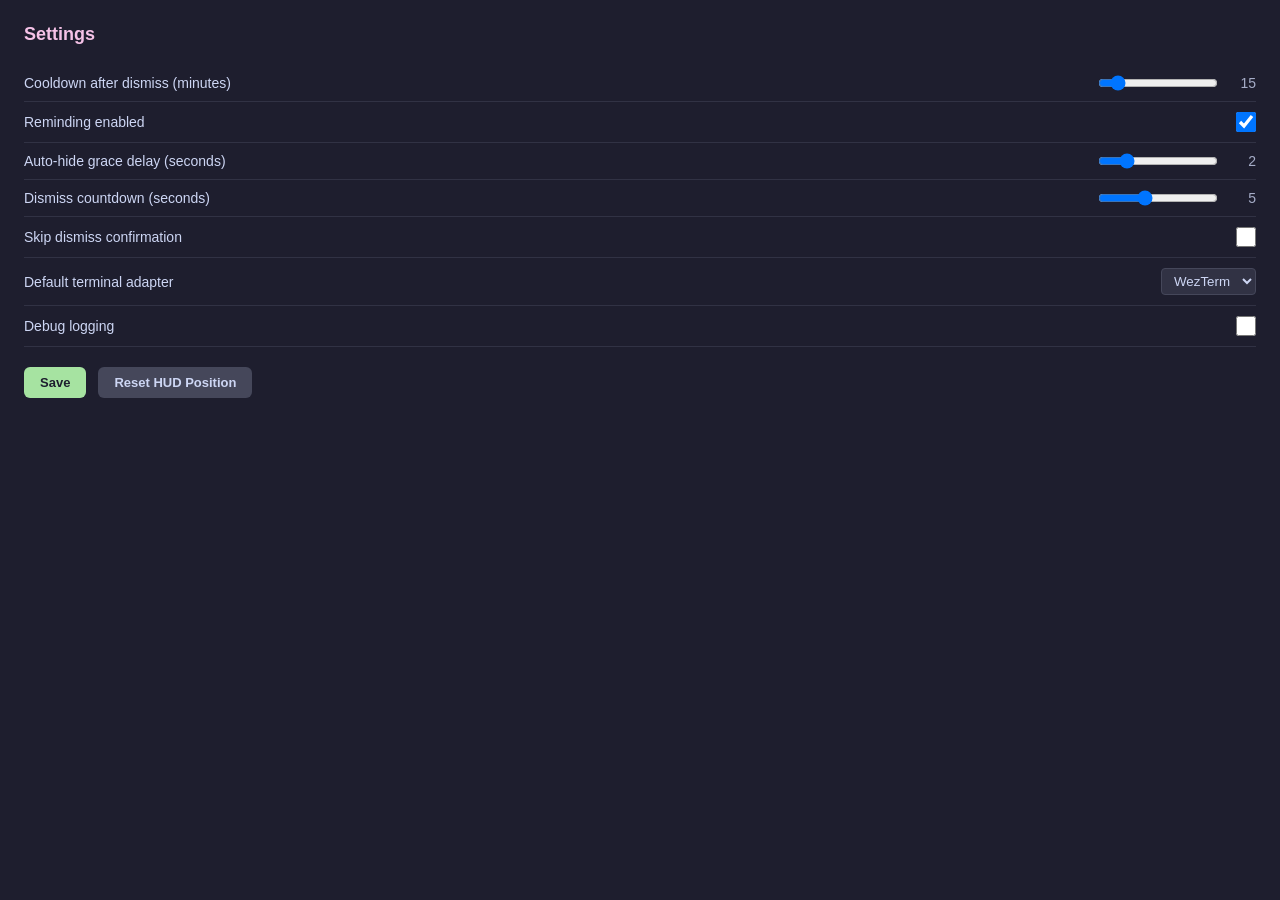
==== crates/app/ui/settings/index.html @ 1b8d31ed "feat(app): add Settings window with config form and live reload Co-Authored-By: Claude Sonnet 4.6 <n" ====
<!DOCTYPE html>
<html lang="en">
<head>
  <meta charset="UTF-8">
  <meta name="viewport" content="width=device-width, initial-scale=1.0">
  <title>Settings - Claude Pending Board</title>
  <link rel="stylesheet" href="style.css">
</head>
<body>
  <h1>Settings</h1>

  <div class="setting-group">
    <label>Cooldown after dismiss (minutes)</label>
    <input type="range" id="cooldownMinutes" min="1" max="120" value="15">
    <span class="range-value" id="cooldownValue">15</span>
  </div>

  <div class="setting-group">
    <label>Reminding enabled</label>
    <input type="checkbox" id="remindingEnabled" checked>
  </div>

  <div class="setting-group">
    <label>Auto-hide grace delay (seconds)</label>
    <input type="range" id="autoHideGrace" min="0" max="10" value="2">
    <span class="range-value" id="graceValue">2</span>
  </div>

  <div class="setting-group">
    <label>Dismiss countdown (seconds)</label>
    <input type="range" id="dismissCountdown" min="2" max="10" value="5">
    <span class="range-value" id="countdownValue">5</span>
  </div>

  <div class="setting-group">
    <label>Skip dismiss confirmation</label>
    <input type="checkbox" id="skipConfirmation">
  </div>

  <div class="setting-group">
    <label>Default terminal adapter</label>
    <select id="defaultAdapter">
      <option value="wezterm">WezTerm</option>
      <option value="iterm2">iTerm2</option>
    </select>
  </div>

  <div class="setting-group">
    <label>Debug logging</label>
    <input type="checkbox" id="debugLogging">
  </div>

  <div class="actions">
    <button id="saveBtn">Save</button>
    <button id="resetPositionBtn">Reset HUD Position</button>
  </div>

  <div class="status" id="statusMsg"></div>

  <script type="module" src="main.js"></script>
</body>
</html>
---- crates/app/ui/settings/style.css ----
:root {
  --ctp-base: #1e1e2e;
  --ctp-mantle: #181825;
  --ctp-surface0: #313244;
  --ctp-surface1: #45475a;
  --ctp-text: #cdd6f4;
  --ctp-subtext0: #a6adc8;
  --ctp-green: #a6e3a1;
  --ctp-pink: #f5c2e7;
  --ctp-red: #f38ba8;
}

* { margin: 0; padding: 0; box-sizing: border-box; }

body {
  background: var(--ctp-base);
  color: var(--ctp-text);
  font-family: -apple-system, BlinkMacSystemFont, "Segoe UI", sans-serif;
  font-size: 14px;
  padding: 24px;
}

h1 {
  font-size: 18px;
  margin-bottom: 20px;
  color: var(--ctp-pink);
}

.setting-group {
  display: flex;
  align-items: center;
  justify-content: space-between;
  padding: 10px 0;
  border-bottom: 1px solid var(--ctp-surface0);
}

.setting-group label { flex: 1; }
.setting-group input[type="range"] { width: 120px; }
.setting-group input[type="checkbox"] { width: 20px; height: 20px; }
.setting-group select {
  background: var(--ctp-surface0);
  color: var(--ctp-text);
  border: 1px solid var(--ctp-surface1);
  padding: 4px 8px;
  border-radius: 4px;
}

.range-value {
  width: 30px;
  text-align: right;
  color: var(--ctp-subtext0);
  margin-left: 8px;
}

.actions {
  margin-top: 20px;
  display: flex;
  gap: 12px;
}

.actions button {
  padding: 8px 16px;
  border-radius: 6px;
  border: none;
  cursor: pointer;
  font-size: 13px;
  font-weight: 600;
}

#saveBtn { background: var(--ctp-green); color: var(--ctp-base); }
#resetPositionBtn { background: var(--ctp-surface1); color: var(--ctp-text); }

.status {
  margin-top: 12px;
  font-size: 12px;
  color: var(--ctp-green);
  min-height: 20px;
}
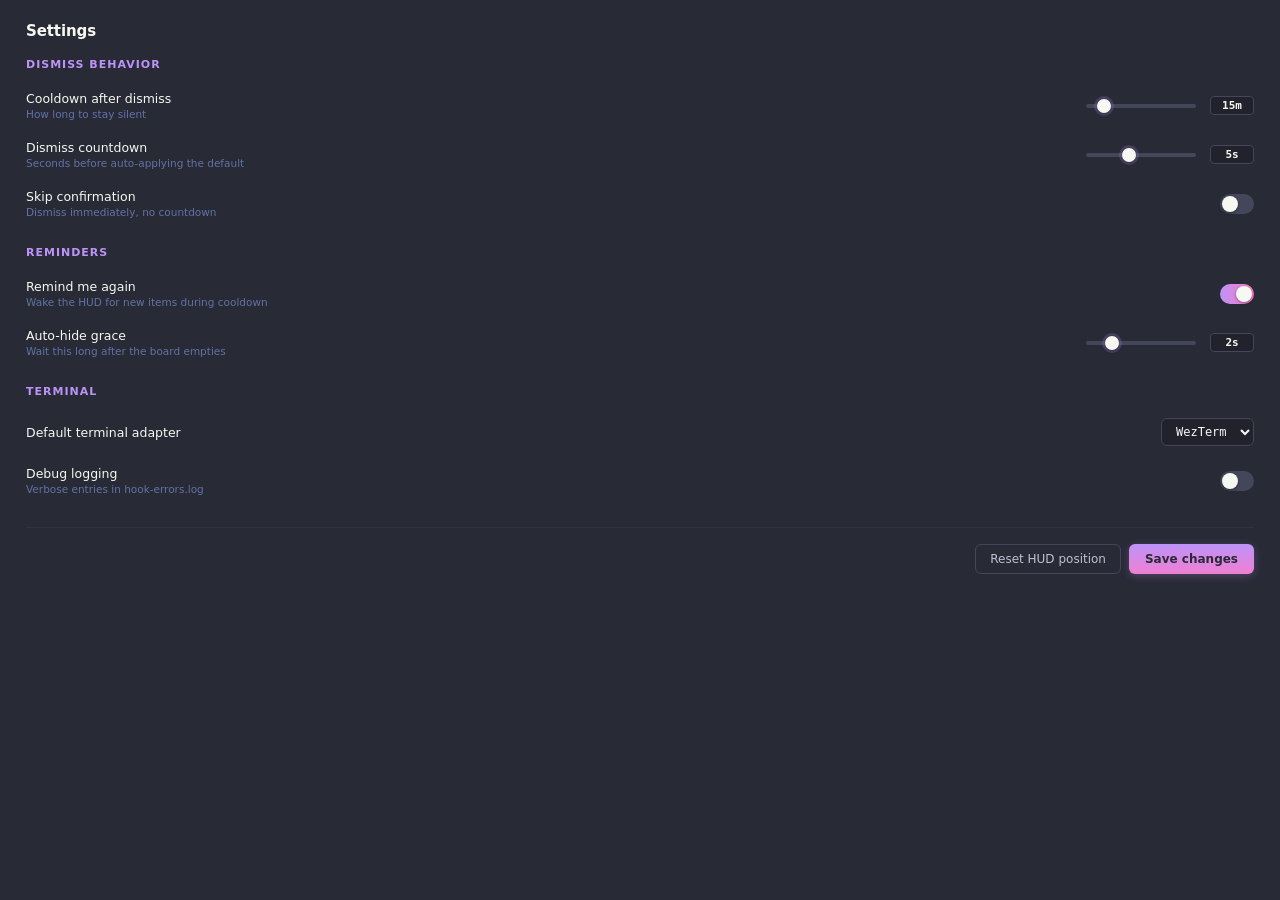
==== commit 3535ca4e: "feat(ui): port Variation B Dracula design to HUD and Settings Replaces the Catppuccin HUD/Settings w" ====
--- a/crates/app/ui/settings/index.html
+++ b/crates/app/ui/settings/index.html
@@ -3,39 +3,60 @@
 <head>
   <meta charset="UTF-8">
   <meta name="viewport" content="width=device-width, initial-scale=1.0">
-  <title>Settings - Claude Pending Board</title>
+  <title>Settings &mdash; Claude Pending Board</title>
   <link rel="stylesheet" href="style.css">
 </head>
 <body>
   <h1>Settings</h1>
 
+  <div class="section-heading">Dismiss behavior</div>
+
   <div class="setting-group">
-    <label>Cooldown after dismiss (minutes)</label>
+    <label>
+      Cooldown after dismiss
+      <div class="hint">How long to stay silent</div>
+    </label>
     <input type="range" id="cooldownMinutes" min="1" max="120" value="15">
-    <span class="range-value" id="cooldownValue">15</span>
+    <span class="range-value" id="cooldownValue">15m</span>
   </div>
 
   <div class="setting-group">
-    <label>Reminding enabled</label>
+    <label>
+      Dismiss countdown
+      <div class="hint">Seconds before auto-applying the default</div>
+    </label>
+    <input type="range" id="dismissCountdown" min="2" max="10" value="5">
+    <span class="range-value" id="countdownValue">5s</span>
+  </div>
+
+  <div class="setting-group">
+    <label>
+      Skip confirmation
+      <div class="hint">Dismiss immediately, no countdown</div>
+    </label>
+    <input type="checkbox" id="skipConfirmation">
+  </div>
+
+  <div class="section-heading">Reminders</div>
+
+  <div class="setting-group">
+    <label>
+      Remind me again
+      <div class="hint">Wake the HUD for new items during cooldown</div>
+    </label>
     <input type="checkbox" id="remindingEnabled" checked>
   </div>
 
   <div class="setting-group">
-    <label>Auto-hide grace delay (seconds)</label>
+    <label>
+      Auto-hide grace
+      <div class="hint">Wait this long after the board empties</div>
+    </label>
     <input type="range" id="autoHideGrace" min="0" max="10" value="2">
-    <span class="range-value" id="graceValue">2</span>
+    <span class="range-value" id="graceValue">2s</span>
   </div>
 
-  <div class="setting-group">
-    <label>Dismiss countdown (seconds)</label>
-    <input type="range" id="dismissCountdown" min="2" max="10" value="5">
-    <span class="range-value" id="countdownValue">5</span>
-  </div>
-
-  <div class="setting-group">
-    <label>Skip dismiss confirmation</label>
-    <input type="checkbox" id="skipConfirmation">
-  </div>
+  <div class="section-heading">Terminal</div>
 
   <div class="setting-group">
     <label>Default terminal adapter</label>
@@ -46,17 +67,20 @@
   </div>
 
   <div class="setting-group">
-    <label>Debug logging</label>
+    <label>
+      Debug logging
+      <div class="hint">Verbose entries in hook-errors.log</div>
+    </label>
     <input type="checkbox" id="debugLogging">
   </div>
 
   <div class="actions">
-    <button id="saveBtn">Save</button>
-    <button id="resetPositionBtn">Reset HUD Position</button>
+    <button id="resetPositionBtn">Reset HUD position</button>
+    <button id="saveBtn">Save changes</button>
   </div>
 
   <div class="status" id="statusMsg"></div>
 
-  <script type="module" src="main.js"></script>
+  <script src="main.js" defer></script>
 </body>
 </html>
--- a/crates/app/ui/settings/style.css
+++ b/crates/app/ui/settings/style.css
@@ -1,78 +1,185 @@
+/* Claude Pending Board — Settings (Dracula · Variation B) */
+
 :root {
-  --ctp-base: #1e1e2e;
-  --ctp-mantle: #181825;
-  --ctp-surface0: #313244;
-  --ctp-surface1: #45475a;
-  --ctp-text: #cdd6f4;
-  --ctp-subtext0: #a6adc8;
-  --ctp-green: #a6e3a1;
-  --ctp-pink: #f5c2e7;
-  --ctp-red: #f38ba8;
+  --drac-bg:       #282a36;
+  --drac-mantle:   #21222c;
+  --drac-current:  #44475a;
+  --drac-fg:       #f8f8f2;
+  --drac-comment:  #6272a4;
+  --drac-subtext:  #bdc1d1;
+  --drac-green:    #50fa7b;
+  --drac-pink:     #ff79c6;
+  --drac-purple:   #bd93f9;
+  --drac-red:      #ff5555;
+  --border-soft: rgba(68, 71, 90, 0.35);
+  --accent-gradient: linear-gradient(90deg, var(--drac-purple), var(--drac-pink));
+  --accent-gradient-v: linear-gradient(180deg, var(--drac-purple) 0%, var(--drac-pink) 130%);
+  --sans: -apple-system, BlinkMacSystemFont, "Segoe UI", Inter, system-ui, sans-serif;
+  --mono: "JetBrains Mono", "SF Mono", Menlo, Consolas, monospace;
 }
 
 * { margin: 0; padding: 0; box-sizing: border-box; }
 
 body {
-  background: var(--ctp-base);
-  color: var(--ctp-text);
-  font-family: -apple-system, BlinkMacSystemFont, "Segoe UI", sans-serif;
-  font-size: 14px;
-  padding: 24px;
+  background: var(--drac-bg);
+  color: var(--drac-fg);
+  font-family: var(--sans);
+  font-size: 13px;
+  padding: 22px 26px 26px;
+  user-select: none;
 }
 
 h1 {
-  font-size: 18px;
-  margin-bottom: 20px;
-  color: var(--ctp-pink);
+  font-size: 15px;
+  font-weight: 600;
+  color: var(--drac-fg);
+  margin-bottom: 18px;
+  letter-spacing: -0.1px;
 }
+
+.section-heading {
+  font-size: 11px;
+  font-weight: 600;
+  color: var(--drac-purple);
+  text-transform: uppercase;
+  letter-spacing: 1px;
+  margin: 18px 0 10px;
+}
+.section-heading:first-of-type { margin-top: 0; }
 
 .setting-group {
   display: flex;
   align-items: center;
-  justify-content: space-between;
+  gap: 14px;
   padding: 10px 0;
-  border-bottom: 1px solid var(--ctp-surface0);
 }
 
-.setting-group label { flex: 1; }
-.setting-group input[type="range"] { width: 120px; }
-.setting-group input[type="checkbox"] { width: 20px; height: 20px; }
-.setting-group select {
-  background: var(--ctp-surface0);
-  color: var(--ctp-text);
-  border: 1px solid var(--ctp-surface1);
-  padding: 4px 8px;
-  border-radius: 4px;
+.setting-group label {
+  flex: 1;
+  min-width: 0;
+  font-size: 12.5px;
+  font-weight: 500;
+  color: var(--drac-fg);
+}
+.setting-group .hint {
+  font-size: 10.5px;
+  color: var(--drac-comment);
+  margin-top: 2px;
+  font-weight: 400;
+}
+
+.setting-group input[type="range"] {
+  -webkit-appearance: none;
+  appearance: none;
+  width: 110px;
+  height: 4px;
+  background: var(--drac-current);
+  border-radius: 2px;
+  outline: none;
+}
+.setting-group input[type="range"]::-webkit-slider-thumb {
+  -webkit-appearance: none;
+  appearance: none;
+  width: 14px; height: 14px; border-radius: 7px;
+  background: var(--drac-fg);
+  box-shadow: 0 0 0 3px rgba(189, 147, 249, 0.2), 0 1px 3px rgba(0,0,0,0.4);
+  cursor: pointer;
+}
+.setting-group input[type="range"]::-moz-range-thumb {
+  width: 14px; height: 14px; border-radius: 7px; border: none;
+  background: var(--drac-fg);
+  box-shadow: 0 0 0 3px rgba(189, 147, 249, 0.2), 0 1px 3px rgba(0,0,0,0.4);
+  cursor: pointer;
 }
 
 .range-value {
-  width: 30px;
-  text-align: right;
-  color: var(--ctp-subtext0);
-  margin-left: 8px;
+  font-family: var(--mono);
+  font-size: 11px;
+  font-weight: 600;
+  color: var(--drac-fg);
+  background: var(--drac-mantle);
+  border: 1px solid var(--drac-current);
+  padding: 2px 8px;
+  border-radius: 4px;
+  min-width: 44px;
+  text-align: center;
+  margin-left: 0;
+}
+
+.setting-group input[type="checkbox"] {
+  -webkit-appearance: none;
+  appearance: none;
+  width: 34px; height: 20px;
+  background: var(--drac-current);
+  border-radius: 10px;
+  position: relative;
+  cursor: pointer;
+  transition: background 180ms;
+  flex-shrink: 0;
+}
+.setting-group input[type="checkbox"]::after {
+  content: "";
+  position: absolute;
+  top: 2px; left: 2px;
+  width: 16px; height: 16px; border-radius: 8px;
+  background: var(--drac-fg);
+  box-shadow: 0 1px 3px rgba(0,0,0,0.4);
+  transition: left 180ms;
+}
+.setting-group input[type="checkbox"]:checked {
+  background: var(--accent-gradient);
+}
+.setting-group input[type="checkbox"]:checked::after { left: 16px; }
+
+.setting-group select {
+  font-family: var(--mono);
+  background: var(--drac-mantle);
+  color: var(--drac-fg);
+  border: 1px solid var(--drac-current);
+  padding: 5px 10px;
+  border-radius: 6px;
+  font-size: 12px;
+  cursor: pointer;
 }
 
 .actions {
-  margin-top: 20px;
+  margin-top: 22px;
+  padding-top: 16px;
+  border-top: 1px solid var(--border-soft);
   display: flex;
-  gap: 12px;
+  gap: 8px;
+  justify-content: flex-end;
 }
-
 .actions button {
-  padding: 8px 16px;
+  padding: 7px 14px;
   border-radius: 6px;
   border: none;
   cursor: pointer;
-  font-size: 13px;
+  font-size: 12px;
+  font-weight: 500;
+  font-family: var(--sans);
+}
+#saveBtn {
+  padding: 7px 16px;
+  background: var(--accent-gradient-v);
+  color: var(--drac-bg);
   font-weight: 600;
+  box-shadow: 0 2px 8px rgba(189, 147, 249, 0.27);
 }
+#saveBtn:hover { filter: brightness(1.05); }
 
-#saveBtn { background: var(--ctp-green); color: var(--ctp-base); }
-#resetPositionBtn { background: var(--ctp-surface1); color: var(--ctp-text); }
+#resetPositionBtn {
+  background: transparent;
+  border: 1px solid var(--drac-current);
+  color: var(--drac-subtext);
+}
+#resetPositionBtn:hover { background: var(--drac-current); color: var(--drac-fg); }
 
 .status {
-  margin-top: 12px;
-  font-size: 12px;
-  color: var(--ctp-green);
-  min-height: 20px;
+  margin-top: 10px;
+  font-size: 11px;
+  color: var(--drac-green);
+  font-family: var(--mono);
+  min-height: 16px;
+  text-align: right;
 }
